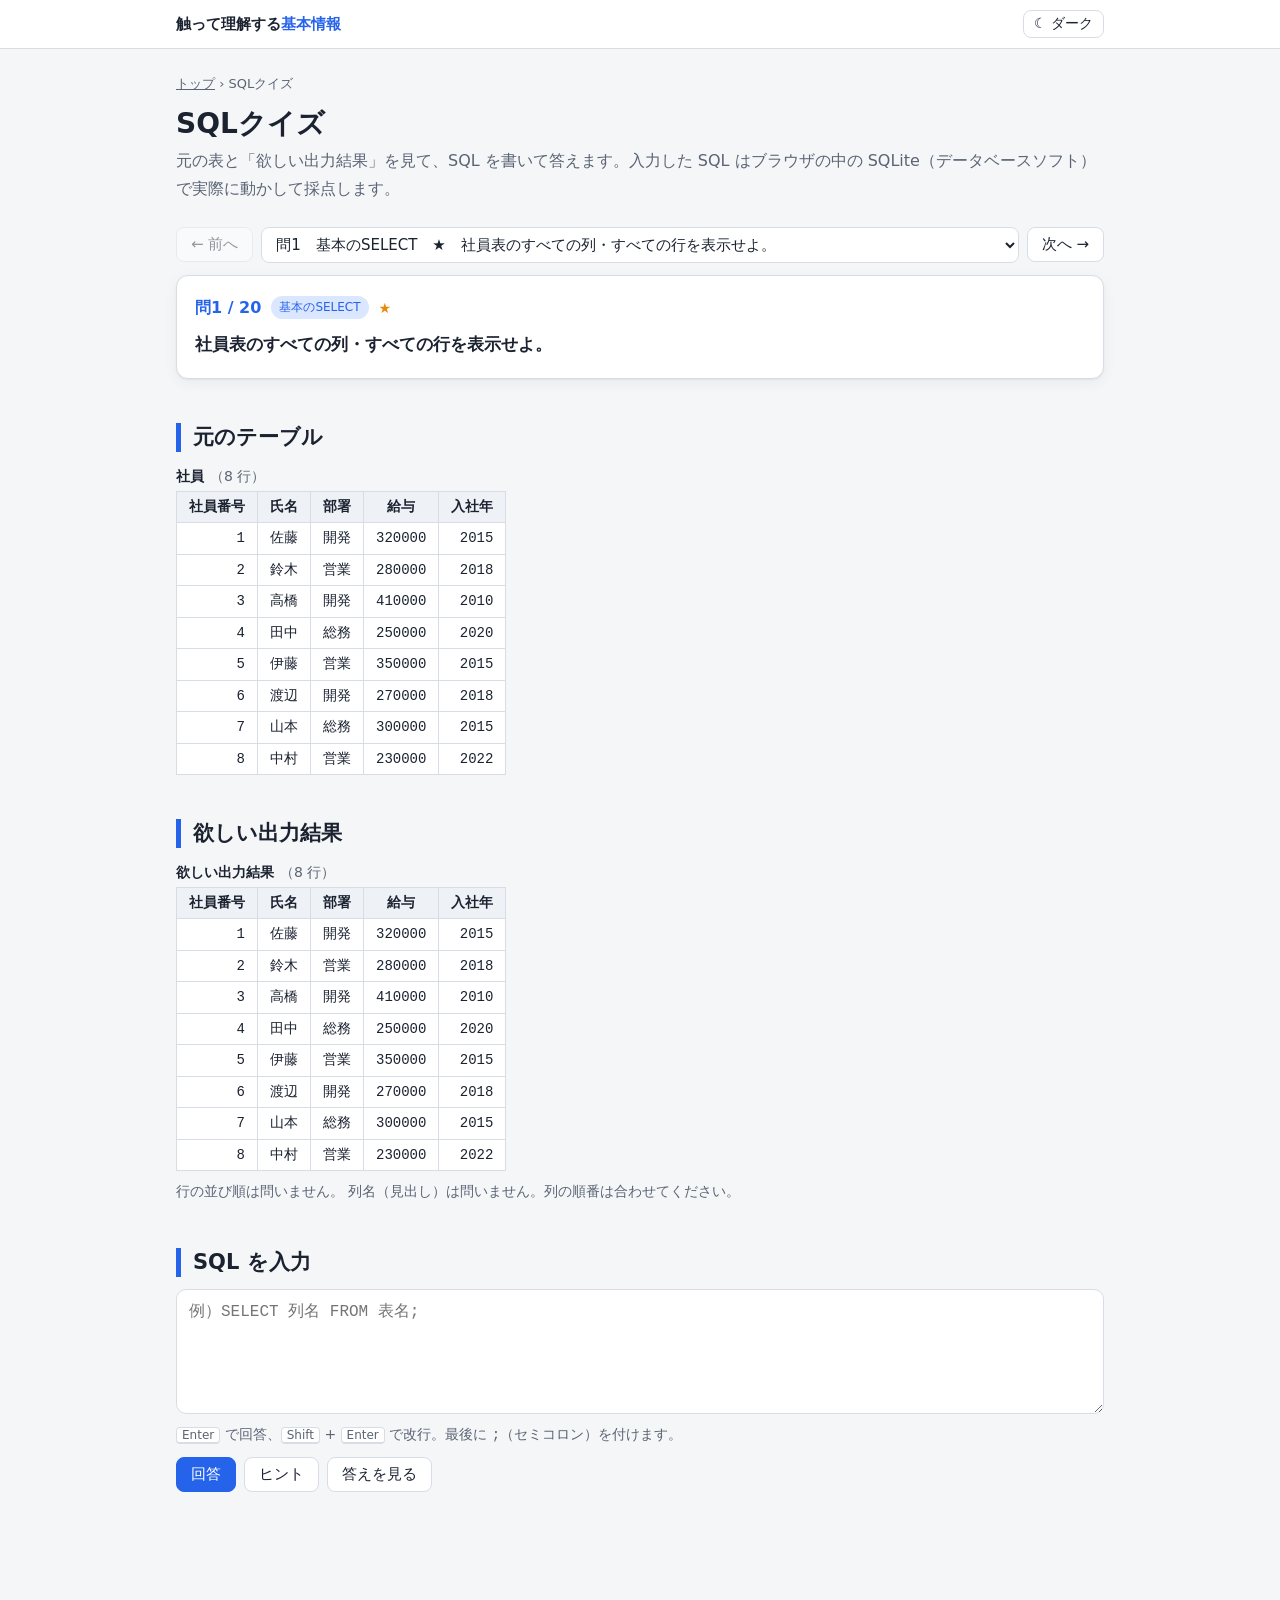
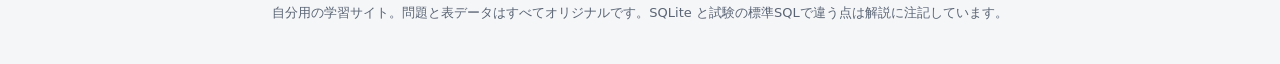
==== sql/index.html @ 2e5689ec "SQLクイズ（フェーズ1）を追加 - sql/：出題画面。入力した SQL を sql.js（SQLite）で実際に実行し、模範解答の結果と比べて ⭕正解・△惜しい・❌不正解を判定 - 採点：列の数と" ====
<!doctype html>
<html lang="ja">
<head>
<meta charset="utf-8">
<meta name="viewport" content="width=device-width, initial-scale=1">
<meta name="robots" content="noindex, nofollow">
<title>SQLクイズ | 触って理解する基本情報</title>
<link rel="stylesheet" href="../css/style.css">
<link rel="stylesheet" href="sql.css">
<script src="../js/common.js"></script>
</head>
<body>
<header class="site-header"><div class="inner">
  <a class="brand" href="../index.html">触って理解する<span>基本情報</span></a>
  <div class="spacer"></div>
  <button class="icon-btn" id="theme-toggle" type="button">☾ ダーク</button>
</div></header>

<main>
  <div class="crumb"><a href="../index.html">トップ</a> › SQLクイズ</div>
  <h1 class="page-title">SQLクイズ</h1>
  <p class="page-lead">元の表と「欲しい出力結果」を見て、SQL を書いて答えます。入力した SQL はブラウザの中の SQLite（データベースソフト）で実際に動かして採点します。</p>

  <div class="sq-nav">
    <button class="btn" id="prev-btn" type="button">← 前へ</button>
    <select id="problem-select" aria-label="問題を選ぶ"></select>
    <button class="btn" id="next-nav-btn" type="button">次へ →</button>
  </div>

  <div id="loading" class="card">読み込み中…</div>
  <div id="load-error" class="card sq-error" hidden></div>

  <article id="quiz" hidden>
    <section class="card">
      <div class="sq-meta"><span id="q-num" class="sq-qnum"></span><span id="q-cat" class="badge ready"></span><span id="q-diff" class="freq"></span></div>
      <p id="q-text" class="sq-question"></p>
    </section>

    <h2>元のテーブル</h2>
    <div id="source-tables" class="sq-tables"></div>

    <h2>欲しい出力結果</h2>
    <div id="expected" class="sq-tables"></div>
    <p class="note" id="order-note"></p>

    <h2>SQL を入力</h2>
    <textarea id="sql-input" class="sq-input" rows="4" spellcheck="false" autocomplete="off" autocapitalize="off"
      placeholder="例）SELECT 列名 FROM 表名;" aria-describedby="input-help"></textarea>
    <p class="note" id="input-help"><kbd>Enter</kbd> で回答、<kbd>Shift</kbd> + <kbd>Enter</kbd> で改行。最後に <code>;</code>（セミコロン）を付けます。</p>
    <div class="btn-row">
      <button class="btn primary" id="answer-btn" type="button">回答</button>
      <button class="btn" id="hint-btn" type="button">ヒント</button>
      <button class="btn" id="show-btn" type="button">答えを見る</button>
      <button class="btn primary" id="next-btn" type="button" hidden>次の問題へ →</button>
    </div>

    <div id="hint" class="point" hidden></div>
    <div id="result" aria-live="polite"></div>
    <div id="answer-box" class="card" hidden></div>
  </article>
</main>

<footer class="site-footer">自分用の学習サイト。問題と表データはすべてオリジナルです。SQLite と試験の標準SQLで違う点は解説に注記しています。</footer>

<script src="vendor/sql.js-1.10.3/sql-wasm.js"></script>
<script src="js/grader.js"></script>
<script src="js/app.js"></script>
</body>
</html>
---- css/style.css ----
/* ===== 触って理解する基本情報 共通スタイル ===== */
:root {
  --bg: #f5f6f8;
  --surface: #ffffff;
  --surface-2: #eef1f5;
  --text: #1b2230;
  --muted: #5a6474;
  --border: #d8dde5;
  --accent: #2563eb;
  --accent-soft: #dbe6ff;
  --on: #e8890c;
  --on-soft: #fff0d6;
  --off: #a3acb9;
  --ok: #15803d;
  --ok-soft: #dcfce7;
  --ng: #c62828;
  --ng-soft: #fde4e4;
  --key-a: #2563eb;
  --key-a-soft: #dbe6ff;
  --key-b: #c2410c;
  --key-b-soft: #ffe6d5;
  --l7: #fde2e4; --l6: #fdebd3; --l5: #fbf5c9; --l4: #dcf5d9;
  --l3: #d5f0f5; --l2: #dde4fb; --l1: #ebdff8;
  --shadow: 0 1px 2px rgba(20, 30, 50, .06), 0 4px 14px rgba(20, 30, 50, .05);
  --radius: 12px;
  color-scheme: light;
}

@media (prefers-color-scheme: dark) {
  :root:not([data-theme="light"]) {
    --bg: #12151b; --surface: #1b2029; --surface-2: #242a35; --text: #e6e9ef; --muted: #9aa3b2;
    --border: #323a47; --accent: #6ea0ff; --accent-soft: #1f2f52; --on: #ffb340; --on-soft: #3d2c12;
    --off: #5d6675; --ok: #4ade80; --ok-soft: #133222; --ng: #f87171; --ng-soft: #3c1a1a;
    --key-a: #6ea0ff; --key-a-soft: #1f2f52; --key-b: #fb923c; --key-b-soft: #3d2614;
    --l7: #43262a; --l6: #43321f; --l5: #3d3a1d; --l4: #22392a; --l3: #1d3a40; --l2: #252f4d; --l1: #33284a;
    --shadow: 0 1px 2px rgba(0, 0, 0, .3);
    color-scheme: dark;
  }
}
:root[data-theme="dark"] {
  --bg: #12151b; --surface: #1b2029; --surface-2: #242a35; --text: #e6e9ef; --muted: #9aa3b2;
  --border: #323a47; --accent: #6ea0ff; --accent-soft: #1f2f52; --on: #ffb340; --on-soft: #3d2c12;
  --off: #5d6675; --ok: #4ade80; --ok-soft: #133222; --ng: #f87171; --ng-soft: #3c1a1a;
  --key-a: #6ea0ff; --key-a-soft: #1f2f52; --key-b: #fb923c; --key-b-soft: #3d2614;
  --l7: #43262a; --l6: #43321f; --l5: #3d3a1d; --l4: #22392a; --l3: #1d3a40; --l2: #252f4d; --l1: #33284a;
  --shadow: 0 1px 2px rgba(0, 0, 0, .3);
  color-scheme: dark;
}

* { box-sizing: border-box; }
html { -webkit-text-size-adjust: 100%; }
body {
  margin: 0;
  background: var(--bg);
  color: var(--text);
  font-family: "Hiragino Sans", "Yu Gothic UI", "Meiryo", system-ui, sans-serif;
  line-height: 1.75;
  font-size: 16px;
}
a { color: var(--accent); }
code, .mono { font-family: "Consolas", "SFMono-Regular", "Menlo", monospace; }

/* ---- ヘッダ ---- */
.site-header {
  position: sticky; top: 0; z-index: 10;
  background: color-mix(in srgb, var(--surface) 92%, transparent);
  backdrop-filter: blur(8px);
  border-bottom: 1px solid var(--border);
}
.site-header .inner {
  max-width: 960px; margin: 0 auto; padding: 10px 16px;
  display: flex; align-items: center; gap: 12px;
}
.brand { font-weight: 700; text-decoration: none; color: var(--text); font-size: 15px; }
.brand span { color: var(--accent); }
.site-header .spacer { flex: 1; }
.icon-btn {
  border: 1px solid var(--border); background: var(--surface); color: var(--text);
  border-radius: 8px; padding: 4px 10px; font-size: 14px; cursor: pointer;
}
.icon-btn:hover { background: var(--surface-2); }

main { max-width: 960px; margin: 0 auto; padding: 24px 16px 80px; }

/* ---- 見出し・本文 ---- */
.page-title { font-size: 28px; line-height: 1.4; margin: 8px 0 4px; }
.page-lead { color: var(--muted); margin: 0 0 24px; }
.crumb { font-size: 13px; color: var(--muted); }
.crumb a { color: var(--muted); }
h2 {
  font-size: 21px; margin: 44px 0 12px; padding-left: 12px;
  border-left: 5px solid var(--accent); line-height: 1.4;
}
h3 { font-size: 17px; margin: 24px 0 8px; }
p { margin: 8px 0; }

.card {
  background: var(--surface); border: 1px solid var(--border);
  border-radius: var(--radius); padding: 18px; box-shadow: var(--shadow);
  margin: 12px 0;
}
.point {
  background: var(--accent-soft); border-radius: 10px; padding: 12px 16px; margin: 12px 0;
}
.point b:first-child { color: var(--accent); }
.note { font-size: 14px; color: var(--muted); }
.freq { color: var(--on); letter-spacing: 1px; font-size: 14px; white-space: nowrap; }

.toc { display: flex; flex-wrap: wrap; gap: 8px; margin: 0 0 8px; }
.toc a {
  font-size: 13px; text-decoration: none; border: 1px solid var(--border); background: var(--surface);
  border-radius: 999px; padding: 3px 12px; color: var(--text);
}
.toc a:hover { border-color: var(--accent); color: var(--accent); }

/* ---- ボタン類 ---- */
.btn {
  border: 1px solid var(--border); background: var(--surface); color: var(--text);
  border-radius: 8px; padding: 7px 14px; font-size: 15px; cursor: pointer; font-family: inherit;
}
.btn:hover { border-color: var(--accent); }
.btn.primary { background: var(--accent); border-color: var(--accent); color: #fff; }
.btn:disabled { opacity: .45; cursor: default; }
.btn-row { display: flex; flex-wrap: wrap; gap: 8px; align-items: center; margin: 10px 0; }

.seg { display: inline-flex; flex-wrap: wrap; gap: 6px; margin-bottom: 12px; }
.seg button {
  border: 1px solid var(--border); background: var(--surface); color: var(--text);
  padding: 6px 14px; border-radius: 999px; cursor: pointer; font-size: 14px; font-family: inherit;
}
.seg button[aria-pressed="true"] { background: var(--accent); border-color: var(--accent); color: #fff; }

.bit-btn {
  min-width: 78px; font-family: inherit; font-size: 15px; font-weight: 700;
  border: 2px solid var(--off); background: var(--surface); color: var(--muted);
  border-radius: 10px; padding: 6px 12px; cursor: pointer;
}
.bit-btn.is-on { border-color: var(--on); background: var(--on-soft); color: var(--text); }

input[type="number"], input[type="text"] {
  font-family: inherit; font-size: 16px; padding: 6px 10px; border-radius: 8px;
  border: 1px solid var(--border); background: var(--surface); color: var(--text); width: 140px;
}
input[type="range"] { width: 220px; max-width: 100%; }

/* ---- 表 ---- */
.table-wrap { overflow-x: auto; }
table.tt { border-collapse: collapse; font-size: 15px; margin: 8px 0; }
table.tt th, table.tt td { border: 1px solid var(--border); padding: 4px 14px; text-align: center; }
table.tt th { background: var(--surface-2); font-weight: 600; }
table.tt tr.hit td { background: var(--on-soft); font-weight: 700; }
table.tt tr.clickable { cursor: pointer; }
table.tt tr.clickable:hover td { background: var(--surface-2); }
table.tt tr.clickable.hit:hover td { background: var(--on-soft); }
table.info { border-collapse: collapse; width: 100%; font-size: 15px; }
table.info th, table.info td { border: 1px solid var(--border); padding: 8px 10px; text-align: left; vertical-align: top; }
table.info th { background: var(--surface-2); white-space: nowrap; }

/* ---- SVG 図解共通 ---- */
svg.diagram { width: 100%; height: auto; display: block; }
svg .gate path, svg .gate circle { fill: var(--surface); stroke: var(--text); stroke-width: 2.5; }
svg .gate .g-back { fill: none; }
svg .wire { fill: none; stroke: var(--off); stroke-width: 3; stroke-linejoin: round; transition: stroke .15s; }
svg .wire.on { stroke: var(--on); }
svg .dot { fill: var(--off); }
svg .dot.on { fill: var(--on); }
svg .lamp { fill: var(--surface-2); stroke: var(--off); stroke-width: 2.5; }
svg .lamp.on { fill: var(--on); stroke: var(--on); }
svg .lbl { fill: var(--text); font-size: 15px; font-weight: 700; font-family: inherit; }
svg .val { fill: var(--muted); font-size: 13px; font-family: "Consolas", monospace; }
svg .val.on { fill: var(--on); font-weight: 700; }
svg .gname { fill: var(--muted); font-size: 12px; }

.ol { text-decoration: overline; }

/* ---- 2カラム ---- */
.split { display: grid; grid-template-columns: 1.2fr 1fr; gap: 18px; align-items: start; }
@media (max-width: 720px) { .split { grid-template-columns: 1fr; } }

/* ---- クイズ ---- */
.quiz-q { margin: 14px 0; }
.quiz-q .qtext { font-weight: 600; margin-bottom: 10px; }
.quiz-q .qnum { color: var(--accent); margin-right: 6px; }
.quiz-choices { display: grid; gap: 8px; }
.quiz-choices button {
  text-align: left; font-family: inherit; font-size: 15px; line-height: 1.6;
  border: 1px solid var(--border); background: var(--surface); color: var(--text);
  border-radius: 10px; padding: 9px 14px; cursor: pointer;
}
.quiz-choices button:hover:not(:disabled) { border-color: var(--accent); }
.quiz-choices button:disabled { cursor: default; }
.quiz-choices button.correct { border-color: var(--ok); background: var(--ok-soft); }
.quiz-choices button.wrong { border-color: var(--ng); background: var(--ng-soft); }
.quiz-choices .mark { font-weight: 700; margin-right: 8px; color: var(--muted); }
.quiz-explain {
  margin-top: 10px; padding: 10px 14px; border-radius: 10px; background: var(--surface-2); font-size: 15px;
}
.quiz-explain .verdict { font-weight: 700; }
.quiz-explain .verdict.ok { color: var(--ok); }
.quiz-explain .verdict.ng { color: var(--ng); }
.quiz-result {
  text-align: center; padding: 18px; border-radius: var(--radius); background: var(--accent-soft); margin-top: 16px;
}
.quiz-result .score { font-size: 30px; font-weight: 700; color: var(--accent); }

/* ---- トップページ ---- */
.hero {
  padding: 28px 22px; border-radius: 16px; margin-bottom: 8px;
  background: linear-gradient(135deg, var(--accent-soft), var(--surface));
  border: 1px solid var(--border);
}
.hero h1 { margin: 0 0 6px; font-size: 28px; line-height: 1.4; }
.hero p { margin: 0; color: var(--muted); }
.exam-facts { display: grid; grid-template-columns: repeat(auto-fit, minmax(200px, 1fr)); gap: 10px; margin-top: 16px; }
.exam-facts div { background: var(--surface); border: 1px solid var(--border); border-radius: 10px; padding: 10px 14px; font-size: 14px; }
.exam-facts b { display: block; font-size: 15px; }
.cat-grid { display: grid; grid-template-columns: repeat(auto-fill, minmax(260px, 1fr)); gap: 10px; }
.topic-card {
  display: block; text-decoration: none; color: var(--text);
  background: var(--surface); border: 1px solid var(--border); border-radius: var(--radius);
  padding: 12px 14px; box-shadow: var(--shadow); position: relative;
}
a.topic-card:hover { border-color: var(--accent); }
.topic-card .t { font-weight: 700; }
.topic-card .d { font-size: 13px; color: var(--muted); line-height: 1.6; margin-top: 2px; }
.topic-card .meta { display: flex; gap: 8px; align-items: center; margin-top: 6px; flex-wrap: wrap; }
.topic-card.soon { box-shadow: none; background: transparent; border-style: dashed; }
.topic-card.soon .t { color: var(--muted); }
.badge { font-size: 12px; border-radius: 999px; padding: 1px 8px; background: var(--surface-2); color: var(--muted); }
.badge.ready { background: var(--accent-soft); color: var(--accent); }
.badge.done { background: var(--ok-soft); color: var(--ok); }
.filter-row { display: flex; gap: 8px; align-items: center; flex-wrap: wrap; margin: 6px 0 4px; font-size: 14px; }

/* ---- 汎用アニメ ---- */
@keyframes pop { from { transform: scale(.6); opacity: 0; } to { transform: scale(1); opacity: 1; } }
.pop { animation: pop .35s ease-out; }
@media (prefers-reduced-motion: reduce) { .pop { animation: none; } }

.site-footer { text-align: center; font-size: 13px; color: var(--muted); padding: 20px 16px 40px; }
---- sql/sql.css ----
/* ===== SQLクイズ 専用スタイル（色は ../css/style.css の変数を使う） ===== */
:root { --null: #7c3aed; --null-soft: #ede4ff; --close: #b45309; --close-soft: #fff1d6; }
@media (prefers-color-scheme: dark) {
  :root:not([data-theme="light"]) { --null: #c4a5ff; --null-soft: #2d2346; --close: #fbbf24; --close-soft: #3d2c12; }
}
:root[data-theme="dark"] { --null: #c4a5ff; --null-soft: #2d2346; --close: #fbbf24; --close-soft: #3d2c12; }

.sq-nav { display: flex; gap: 8px; align-items: center; flex-wrap: wrap; margin: 4px 0 8px; }
.sq-nav select {
  flex: 1 1 220px; min-width: 0; max-width: 100%; font-family: inherit; font-size: 15px;
  padding: 7px 10px; border-radius: 8px; border: 1px solid var(--border); background: var(--surface); color: var(--text);
}
.sq-meta { display: flex; gap: 10px; align-items: center; flex-wrap: wrap; }
.sq-qnum { font-weight: 700; color: var(--accent); }
.sq-question { font-size: 17px; font-weight: 600; margin: 8px 0 0; }

.sq-tables { display: flex; flex-wrap: wrap; gap: 14px; align-items: flex-start; }
.sq-table-box { max-width: 100%; min-width: 0; }
.sq-table-box .cap { font-weight: 700; font-size: 14px; margin-bottom: 2px; }
.sq-table-box .cap .note { font-weight: 400; margin-left: 6px; }
.sq-table-box .table-wrap { max-width: 100%; }
table.sq { border-collapse: collapse; font-family: "Consolas", "SFMono-Regular", "Menlo", "Yu Gothic UI", monospace; font-size: 14px; background: var(--surface); }
table.sq th, table.sq td { border: 1px solid var(--border); padding: 3px 12px; white-space: nowrap; }
table.sq th { background: var(--surface-2); font-weight: 600; text-align: center; }
table.sq td.num { text-align: right; }
table.sq tr.diff td { background: color-mix(in srgb, var(--on) 28%, var(--surface)); font-weight: 700; }
table.sq td.empty-row { color: var(--muted); text-align: center; font-family: inherit; }
.null {
  display: inline-block; font-size: 11px; font-weight: 700; letter-spacing: .5px; padding: 0 5px; border-radius: 4px;
  color: var(--null); background: var(--null-soft); border: 1px dashed var(--null); font-style: italic;
}

.sq-input {
  display: block; width: 100%; font-family: "Consolas", "SFMono-Regular", "Menlo", "Yu Gothic UI", monospace;
  font-size: 16px; line-height: 1.6; padding: 10px 12px; border-radius: 10px; resize: vertical;
  border: 1px solid var(--border); background: var(--surface); color: var(--text);
}
.sq-input:focus { outline: 2px solid var(--accent); outline-offset: 1px; }
kbd {
  font-family: inherit; font-size: 12px; border: 1px solid var(--border); border-bottom-width: 2px;
  border-radius: 4px; padding: 0 5px; background: var(--surface);
}

.sq-verdict { border-radius: var(--radius); padding: 14px 16px; margin: 14px 0; border: 1px solid var(--border); }
.sq-verdict .v { font-size: 20px; font-weight: 700; }
.sq-verdict.ok { background: var(--ok-soft); border-color: var(--ok); }
.sq-verdict.ok .v { color: var(--ok); }
.sq-verdict.close { background: var(--close-soft); border-color: var(--close); }
.sq-verdict.close .v { color: var(--close); }
.sq-verdict.ng { background: var(--ng-soft); border-color: var(--ng); }
.sq-verdict.ng .v { color: var(--ng); }
.sq-verdict.empty { background: var(--surface-2); }
.sq-verdict ul { margin: 6px 0 0; padding-left: 1.3em; }
.sq-verdict details { margin-top: 8px; font-size: 14px; }
.sq-verdict details pre { white-space: pre-wrap; word-break: break-all; margin: 4px 0 0; font-size: 13px; }
.sq-compare { display: grid; grid-template-columns: repeat(2, minmax(0, 1fr)); gap: 14px; margin-top: 10px; }
@media (max-width: 720px) { .sq-compare { grid-template-columns: minmax(0, 1fr); } }
.sq-explain { margin-top: 8px; }
pre.sq-code {
  font-family: "Consolas", "SFMono-Regular", "Menlo", "Yu Gothic UI", monospace; font-size: 15px;
  background: var(--surface-2); border-radius: 8px; padding: 10px 12px; margin: 6px 0; white-space: pre-wrap; word-break: break-all;
}
.sq-error { border-color: var(--ng); color: var(--ng); }
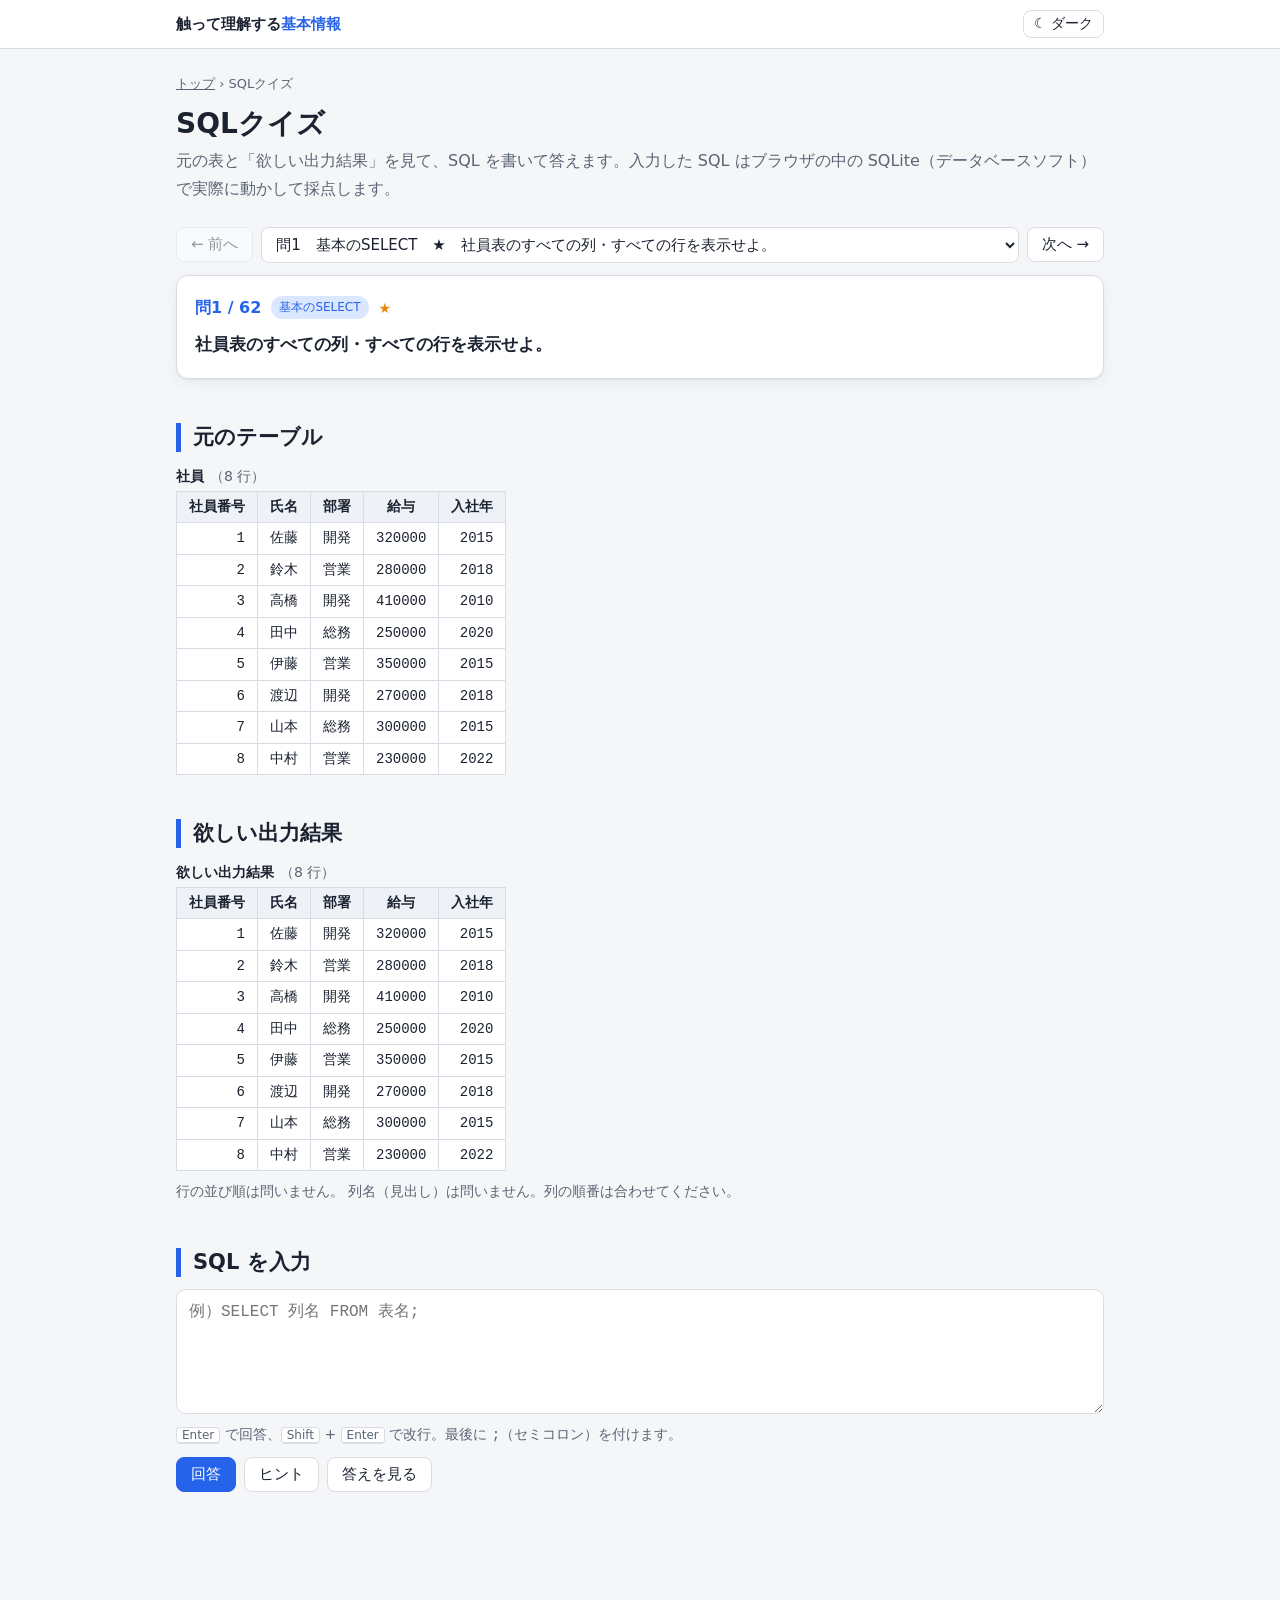
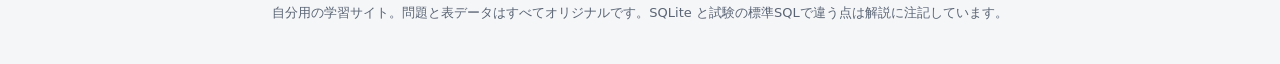
==== commit 661dc129: "SQLクイズ（フェーズ2）：全構文対応・62問・問題データの検査ページ - 採点を3種類の問題に対応：SELECT の結果、INSERT/UPDATE/DELETE・CREATE VIEW の実行後の" ====
--- a/sql/index.html
+++ b/sql/index.html
@@ -6,7 +6,7 @@
 <meta name="robots" content="noindex, nofollow">
 <title>SQLクイズ | 触って理解する基本情報</title>
 <link rel="stylesheet" href="../css/style.css">
-<link rel="stylesheet" href="sql.css">
+<link rel="stylesheet" href="sql.css?v=2">
 <script src="../js/common.js"></script>
 </head>
 <body>
@@ -39,7 +39,7 @@
     <h2>元のテーブル</h2>
     <div id="source-tables" class="sq-tables"></div>
 
-    <h2>欲しい出力結果</h2>
+    <h2 id="expected-title">欲しい出力結果</h2>
     <div id="expected" class="sq-tables"></div>
     <p class="note" id="order-note"></p>
 
@@ -63,7 +63,7 @@
 <footer class="site-footer">自分用の学習サイト。問題と表データはすべてオリジナルです。SQLite と試験の標準SQLで違う点は解説に注記しています。</footer>
 
 <script src="vendor/sql.js-1.10.3/sql-wasm.js"></script>
-<script src="js/grader.js"></script>
-<script src="js/app.js"></script>
+<script src="js/grader.js?v=2"></script>
+<script src="js/app.js?v=2"></script>
 </body>
 </html>
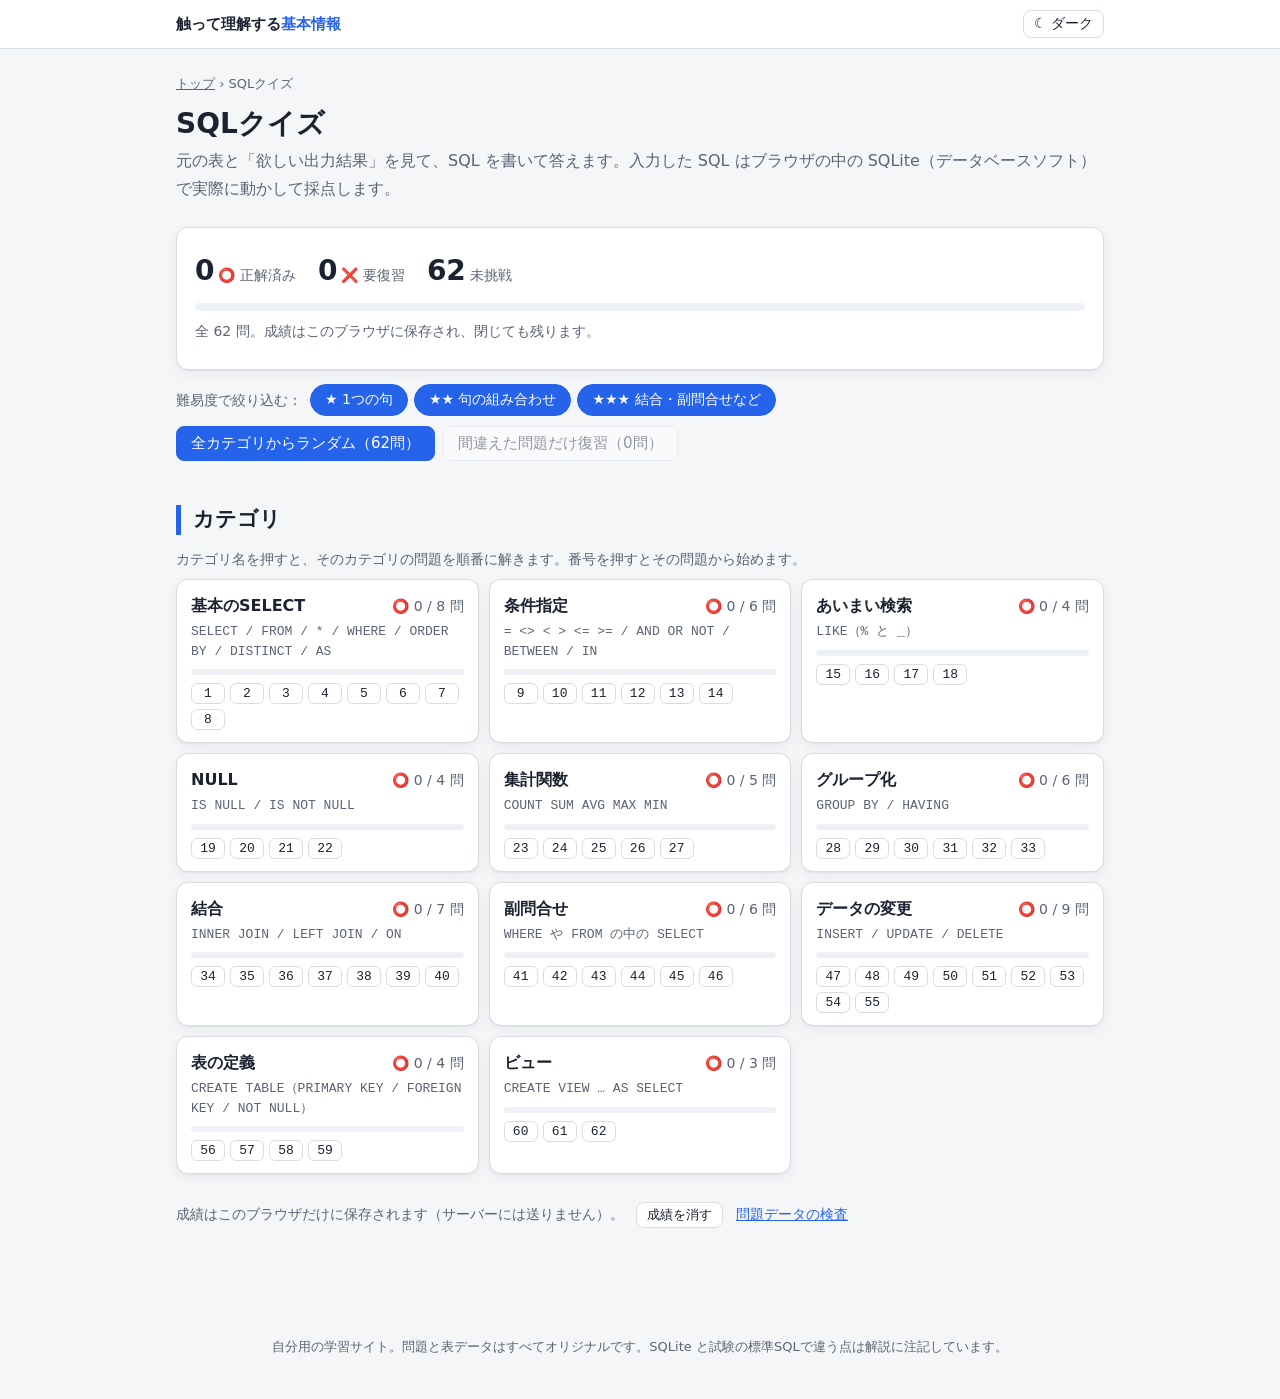
==== commit b1c063fd: "SQLクイズ（フェーズ3）：ホーム画面・成績の保存・復習 - ホーム画面：全体の正解済み・要復習・未挑戦の数、カテゴリごとの正解数 / 問題数と問題番号（⭕❌付き） - 「全カテゴリからランダム」「間" ====
--- a/sql/index.html
+++ b/sql/index.html
@@ -6,7 +6,7 @@
 <meta name="robots" content="noindex, nofollow">
 <title>SQLクイズ | 触って理解する基本情報</title>
 <link rel="stylesheet" href="../css/style.css">
-<link rel="stylesheet" href="sql.css?v=2">
+<link rel="stylesheet" href="sql.css?v=3">
 <script src="../js/common.js"></script>
 </head>
 <body>
@@ -21,16 +21,52 @@
   <h1 class="page-title">SQLクイズ</h1>
   <p class="page-lead">元の表と「欲しい出力結果」を見て、SQL を書いて答えます。入力した SQL はブラウザの中の SQLite（データベースソフト）で実際に動かして採点します。</p>
 
-  <div class="sq-nav">
-    <button class="btn" id="prev-btn" type="button">← 前へ</button>
-    <select id="problem-select" aria-label="問題を選ぶ"></select>
-    <button class="btn" id="next-nav-btn" type="button">次へ →</button>
-  </div>
-
   <div id="loading" class="card">読み込み中…</div>
   <div id="load-error" class="card sq-error" hidden></div>
 
+  <!-- ===== ホーム ===== -->
+  <section id="home" hidden>
+    <div class="card sq-overall">
+      <div class="sq-overall-nums">
+        <div><span class="n" id="sum-ok">0</span><span class="l">⭕ 正解済み</span></div>
+        <div><span class="n" id="sum-ng">0</span><span class="l">❌ 要復習</span></div>
+        <div><span class="n" id="sum-new">0</span><span class="l">未挑戦</span></div>
+      </div>
+      <div class="sq-bar" aria-hidden="true"><i id="sum-bar"></i></div>
+      <p class="note" id="sum-note"></p>
+    </div>
+
+    <div class="sq-filter">
+      <span class="note">難易度で絞り込む：</span>
+      <div class="seg" id="diff-filter" role="group" aria-label="難易度">
+        <button type="button" data-d="1" aria-pressed="true">★ 1つの句</button>
+        <button type="button" data-d="2" aria-pressed="true">★★ 句の組み合わせ</button>
+        <button type="button" data-d="3" aria-pressed="true">★★★ 結合・副問合せなど</button>
+      </div>
+    </div>
+    <div class="btn-row">
+      <button class="btn primary" id="random-btn" type="button">全カテゴリからランダム</button>
+      <button class="btn" id="review-btn" type="button">間違えた問題だけ復習</button>
+    </div>
+
+    <h2>カテゴリ</h2>
+    <p class="note">カテゴリ名を押すと、そのカテゴリの問題を順番に解きます。番号を押すとその問題から始めます。</p>
+    <div id="cat-list" class="sq-cats"></div>
+
+    <p class="note sq-reset-row">成績はこのブラウザだけに保存されます（サーバーには送りません）。
+      <button class="btn sq-small" id="reset-btn" type="button">成績を消す</button>
+      <a href="check.html">問題データの検査</a></p>
+  </section>
+
+  <!-- ===== 出題 ===== -->
   <article id="quiz" hidden>
+    <div class="sq-nav">
+      <button class="btn" id="home-btn" type="button">← ホーム</button>
+      <span id="set-label" class="sq-set-label"></span>
+      <span class="spacer"></span>
+      <button class="btn" id="prev-btn" type="button">← 前へ</button>
+      <button class="btn" id="next-nav-btn" type="button">次へ →</button>
+    </div>
     <section class="card">
       <div class="sq-meta"><span id="q-num" class="sq-qnum"></span><span id="q-cat" class="badge ready"></span><span id="q-diff" class="freq"></span></div>
       <p id="q-text" class="sq-question"></p>
@@ -58,12 +94,27 @@
     <div id="result" aria-live="polite"></div>
     <div id="answer-box" class="card" hidden></div>
   </article>
+
+  <!-- ===== ひとまとまり（セット）を解き終えたとき ===== -->
+  <section id="done" hidden>
+    <div class="card sq-done">
+      <h2 id="done-title">おつかれさまでした</h2>
+      <p id="done-score" class="sq-done-score"></p>
+      <ul id="done-list" class="sq-done-list"></ul>
+      <p class="note">⭕ = 今回まちがえずに正解　❌ = 今回1回でも不正解だった、または答えを見た　－ = 正解していない（△だけ・未回答）</p>
+      <div class="btn-row">
+        <button class="btn primary" id="done-home" type="button">ホームへ</button>
+        <button class="btn" id="done-retry" type="button">ここで間違えた問題をもう一度</button>
+      </div>
+    </div>
+  </section>
 </main>
 
 <footer class="site-footer">自分用の学習サイト。問題と表データはすべてオリジナルです。SQLite と試験の標準SQLで違う点は解説に注記しています。</footer>
 
 <script src="vendor/sql.js-1.10.3/sql-wasm.js"></script>
-<script src="js/grader.js?v=2"></script>
-<script src="js/app.js?v=2"></script>
+<script src="js/grader.js?v=3"></script>
+<script src="js/progress.js?v=3"></script>
+<script src="js/app.js?v=3"></script>
 </body>
 </html>
--- a/sql/sql.css
+++ b/sql/sql.css
@@ -61,3 +61,48 @@
   background: var(--surface-2); border-radius: 8px; padding: 10px 12px; margin: 6px 0; white-space: pre-wrap; word-break: break-all;
 }
 .sq-error { border-color: var(--ng); color: var(--ng); }
+
+/* ---- ホーム ---- */
+.sq-overall-nums { display: flex; gap: 22px; flex-wrap: wrap; }
+.sq-overall-nums .n { font-size: 28px; font-weight: 700; margin-right: 4px; }
+.sq-overall-nums .l { font-size: 14px; color: var(--muted); }
+.sq-bar { height: 8px; border-radius: 999px; background: var(--surface-2); overflow: hidden; margin: 8px 0 2px; }
+.sq-bar i { display: block; height: 100%; width: 0; background: var(--ok); border-radius: 999px; transition: width .3s; }
+.sq-filter { display: flex; flex-wrap: wrap; align-items: center; gap: 4px 8px; margin-top: 14px; }
+.sq-filter .seg { margin-bottom: 0; }
+.sq-cats { display: grid; grid-template-columns: repeat(auto-fill, minmax(280px, 1fr)); gap: 10px; }
+.sq-cat { background: var(--surface); border: 1px solid var(--border); border-radius: var(--radius); padding: 12px 14px; box-shadow: var(--shadow); min-width: 0; }
+.sq-cat-head {
+  display: flex; width: 100%; align-items: baseline; gap: 8px; border: 0; background: none; padding: 0; cursor: pointer;
+  font: inherit; color: var(--text); text-align: left;
+}
+.sq-cat-head .t { font-weight: 700; flex: 1; }
+.sq-cat-head:hover .t { color: var(--accent); text-decoration: underline; }
+.sq-cat-head .cnt { font-size: 14px; color: var(--muted); white-space: nowrap; }
+.sq-cat .syn { font-size: 13px; color: var(--muted); line-height: 1.5; margin-top: 2px; font-family: "Consolas", "SFMono-Regular", "Menlo", "Yu Gothic UI", monospace; }
+.sq-cat .sq-bar { height: 6px; }
+.sq-chips { display: flex; flex-wrap: wrap; gap: 5px; margin-top: 8px; }
+.sq-chip {
+  min-width: 34px; font: 13px "Consolas", monospace; padding: 2px 6px; border-radius: 6px; cursor: pointer;
+  border: 1px solid var(--border); background: var(--surface); color: var(--text);
+}
+.sq-chip:hover { border-color: var(--accent); }
+.sq-chip.ok { background: var(--ok-soft); border-color: var(--ok); }
+.sq-chip.ng { background: var(--ng-soft); border-color: var(--ng); }
+.sq-cat.empty { opacity: .55; box-shadow: none; }
+.sq-small { font-size: 13px; padding: 3px 10px; margin: 0 8px; }
+.sq-reset-row { margin-top: 28px; }
+
+/* ---- 出題のナビ ---- */
+.sq-nav .spacer { flex: 1; }
+.sq-set-label { font-size: 14px; color: var(--muted); }
+.sq-status { font-size: 13px; margin-left: auto; }
+.sq-status.ok { color: var(--ok); }
+.sq-status.ng { color: var(--ng); }
+
+/* ---- セット終了 ---- */
+.sq-done h2 { margin-top: 4px; }
+.sq-done-score { font-size: 22px; font-weight: 700; color: var(--accent); }
+.sq-done-list { list-style: none; padding: 0; margin: 8px 0; display: grid; gap: 4px; }
+.sq-done-list li { font-size: 14px; }
+.sq-done-list a { cursor: pointer; }
